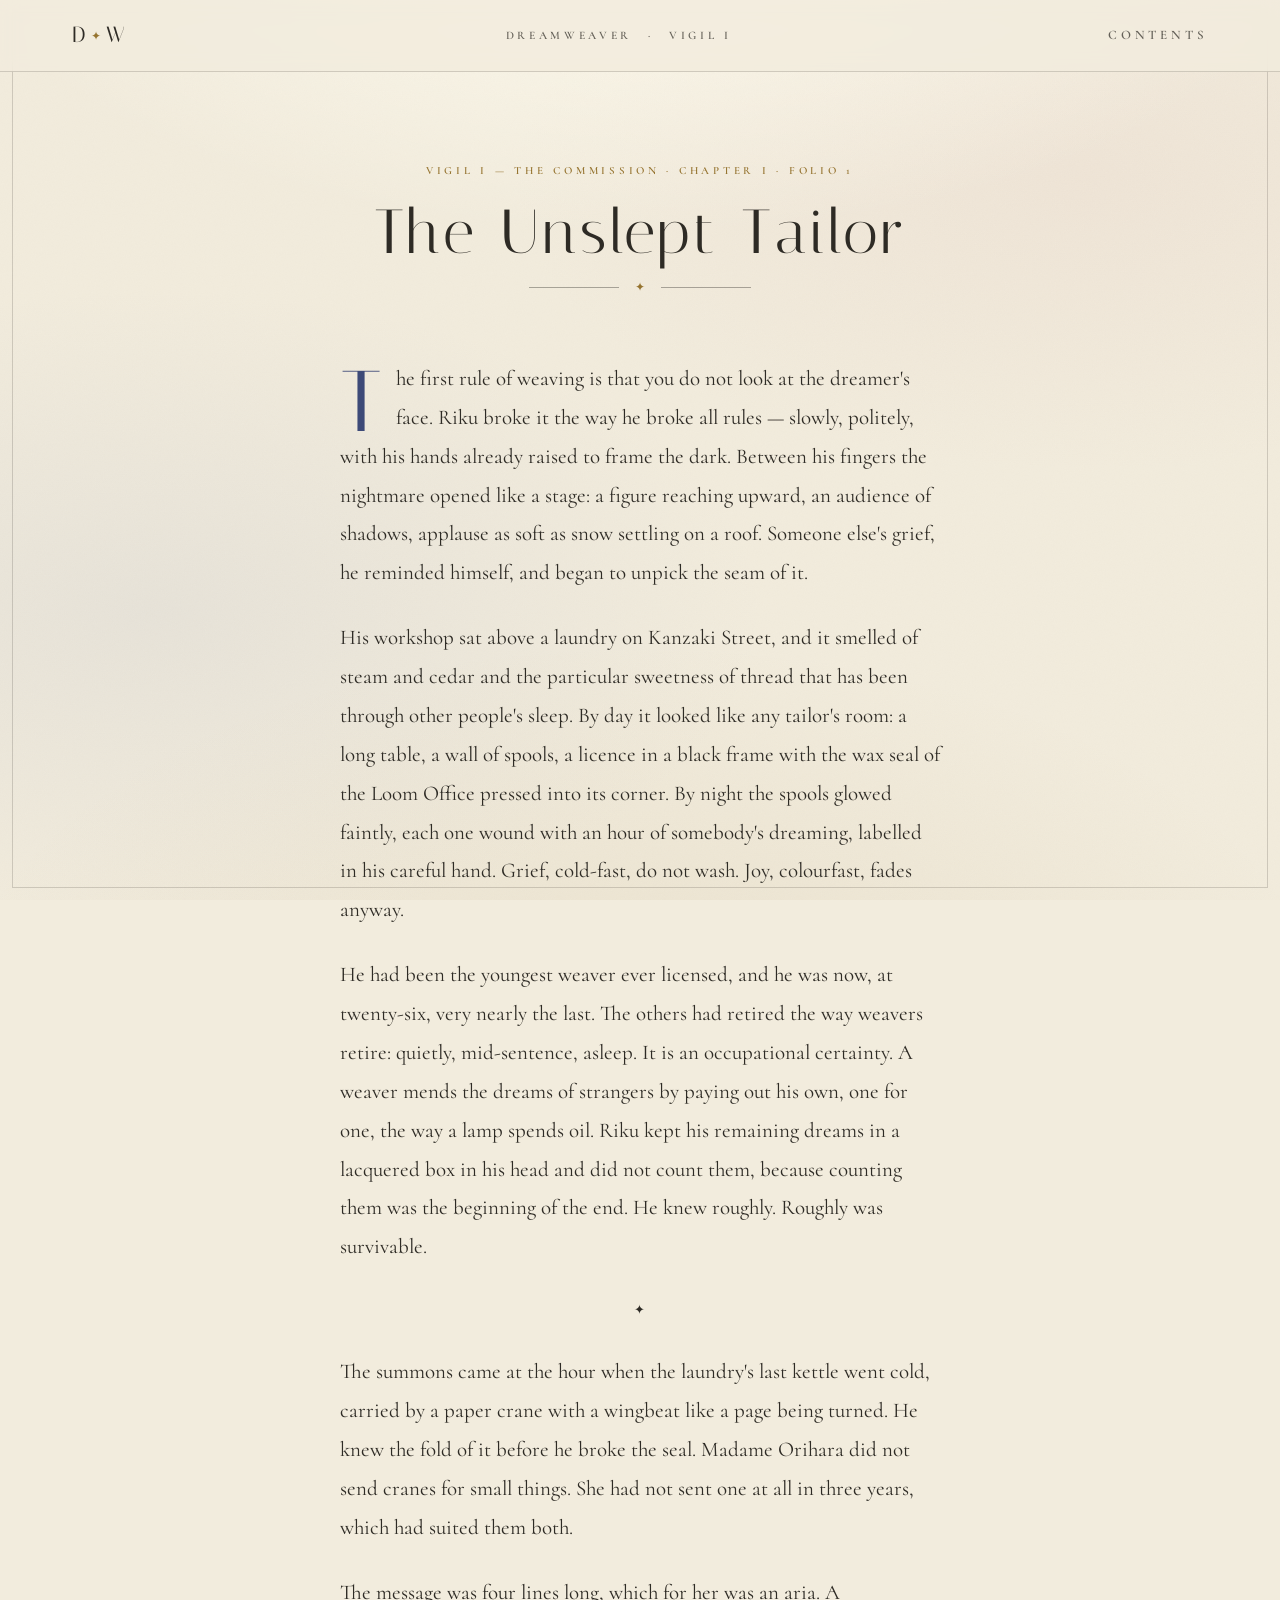
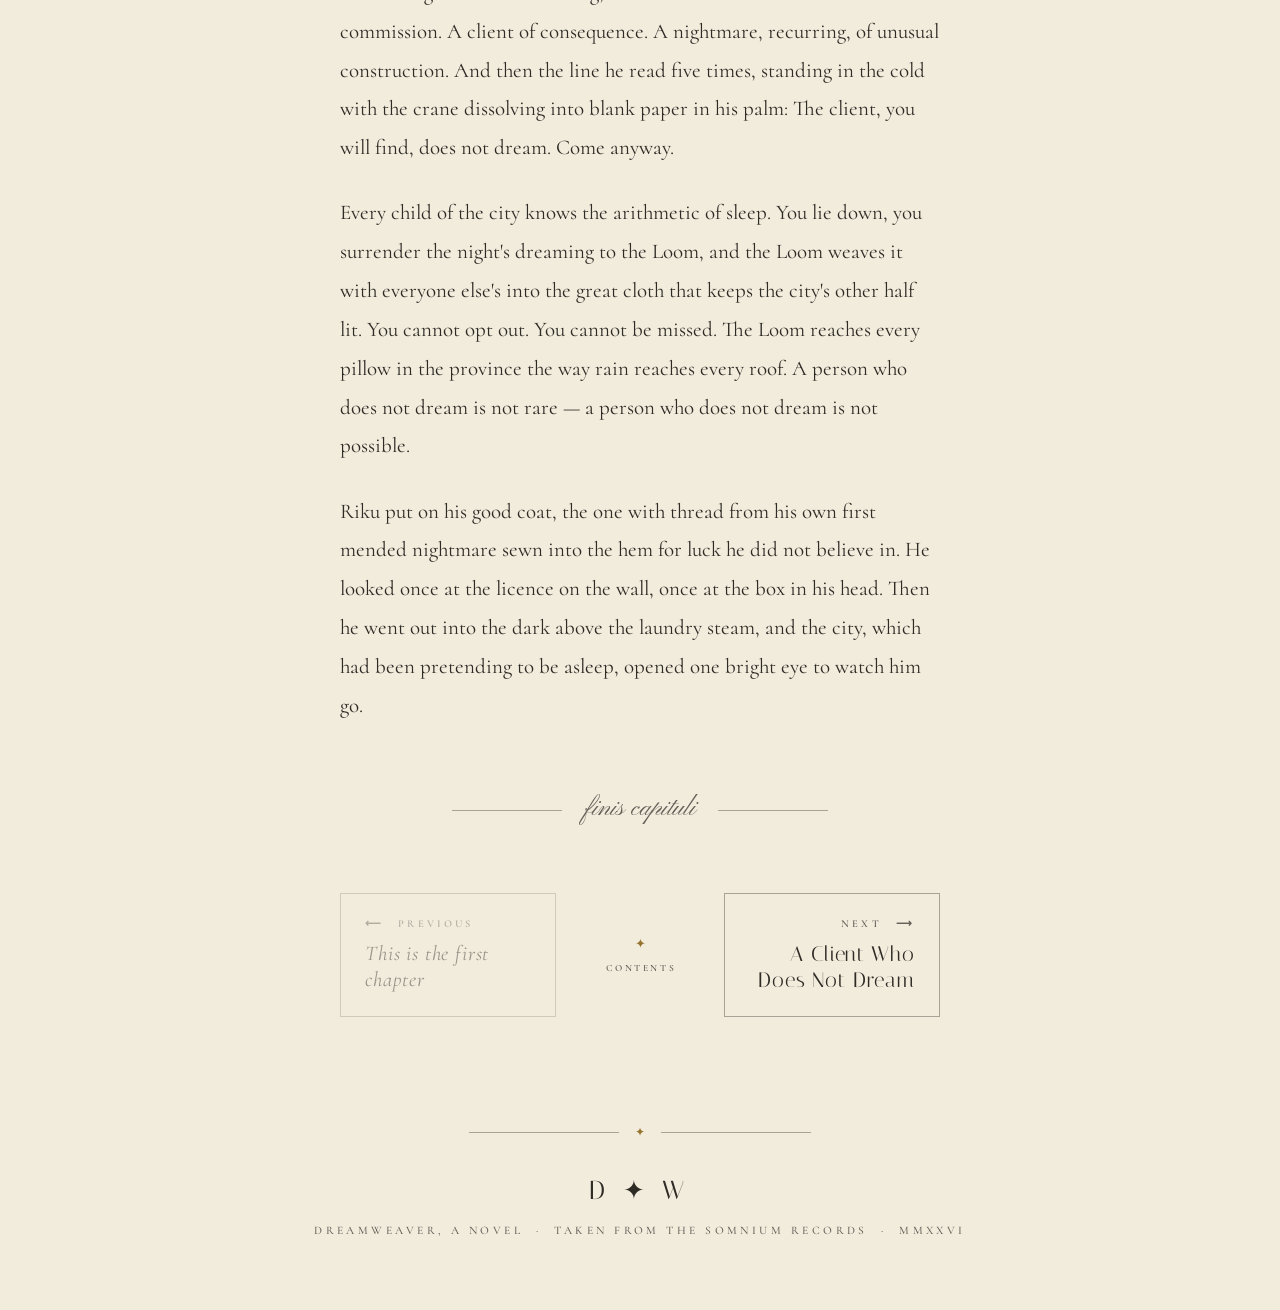
==== read.html @ c39371d1 "Add web-novel chapter reader with gold scrollbar and progress bar Chapters in the novel TOC now link" ====
<!DOCTYPE html>
<html lang="en">
<head>
<meta charset="UTF-8">
<meta name="viewport" content="width=device-width, initial-scale=1.0">
<title>Dreamweaver — Reading</title>
<meta name="description" content="Read Dreamweaver — a novel of the sleeping city.">
<link rel="icon" href="data:image/svg+xml,%3Csvg xmlns='http://www.w3.org/2000/svg' viewBox='0 0 100 100'%3E%3Cpath d='M50 4 C54 34 66 46 96 50 C66 54 54 66 50 96 C46 66 34 54 4 50 C34 46 46 34 50 4 Z' fill='%232e2b25'/%3E%3C/svg%3E">
<link rel="preload" href="assets/fonts/Italiana-400.woff2" as="font" type="font/woff2" crossorigin>
<link rel="preload" href="assets/fonts/Cormorant-var.woff2" as="font" type="font/woff2" crossorigin>
<link rel="stylesheet" href="css/fonts.css">
<link rel="stylesheet" href="css/style.css">
</head>
<body>

<div class="page-frame" aria-hidden="true"></div>
<div class="grain" aria-hidden="true"></div>
<div class="read-progress" aria-hidden="true"><i id="read-progress-bar"></i></div>

<header class="nav reader-top">
  <a class="nav-mark" href="index.html">D<span class="nav-mark-star">✦</span>W</a>
  <span class="reader-crumb">DREAMWEAVER&#8195;·&#8195;<span id="crumb-vigil">VIGIL I</span></span>
  <nav aria-label="Reader">
    <a href="index.html#novel" class="nav-link">Contents</a>
  </nav>
</header>

<main class="reader">
  <header class="chapter-head">
    <p class="chapter-kicker" id="ch-kicker">VIGIL I · CHAPTER I</p>
    <h1 class="chapter-title" id="ch-title">&nbsp;</h1>
    <div class="orn-rule orn-rule-sm" aria-hidden="true"><span></span><b>✦</b><span></span></div>
  </header>

  <article class="chapter-body" id="ch-body"></article>

  <div class="chapter-end" aria-hidden="true">
    <span class="chapter-finis" id="ch-finis">finis capituli</span>
  </div>

  <nav class="chapter-nav" aria-label="Chapter navigation">
    <a class="ch-nav-link ch-nav-prev" id="nav-prev" href="#">
      <span class="ch-nav-label">⟵&#8195;PREVIOUS</span>
      <b class="ch-nav-title"></b>
    </a>
    <a class="ch-nav-contents" href="index.html#novel" aria-label="Table of contents">
      <span aria-hidden="true">✦</span>
      <small>CONTENTS</small>
    </a>
    <a class="ch-nav-link ch-nav-next" id="nav-next" href="#">
      <span class="ch-nav-label">NEXT&#8195;⟶</span>
      <b class="ch-nav-title"></b>
    </a>
  </nav>
</main>

<footer class="footer">
  <div class="orn-rule" aria-hidden="true"><span></span><b>✦</b><span></span></div>
  <p class="footer-mark">D&#8201;✦&#8201;W</p>
  <p class="footer-line">DREAMWEAVER, A NOVEL &nbsp;·&nbsp; TAKEN FROM THE SOMNIUM RECORDS &nbsp;·&nbsp; MMXXVI</p>
</footer>

<script src="js/chapters.js"></script>
<script src="js/reader.js"></script>
</body>
</html>
---- css/fonts.css ----
/* Self-hosted type — Italiana, Cormorant (variable), Pinyon Script */

@font-face {
  font-family: 'Cormorant';
  font-style: normal;
  font-weight: 400 600;
  font-display: swap;
  src: url('../assets/fonts/Cormorant-var.woff2') format('woff2');
}
@font-face {
  font-family: 'Cormorant';
  font-style: italic;
  font-weight: 400 600;
  font-display: swap;
  src: url('../assets/fonts/Cormorant-var-italic.woff2') format('woff2');
}
@font-face {
  font-family: 'Italiana';
  font-style: normal;
  font-weight: 400;
  font-display: swap;
  src: url('../assets/fonts/Italiana-400.woff2') format('woff2');
}
@font-face {
  font-family: 'Pinyon Script';
  font-style: normal;
  font-weight: 400;
  font-display: swap;
  src: url('../assets/fonts/PinyonScript-400.woff2') format('woff2');
}
---- css/style.css ----
/* ═══════════════════════════════════════════════════════════
   DREAMWEAVER — light academia
   parchment · ink hairlines · indigo, blush & antique gold
   type: Italiana (display) · Cormorant (text) · Pinyon Script
   ═══════════════════════════════════════════════════════════ */

:root {
  --parchment: #f2ecdd;
  --parchment-deep: #eae2cc;
  --ink: #2e2b25;
  --ink-soft: rgba(46, 43, 37, 0.72);
  --line: rgba(46, 43, 37, 0.38);
  --line-faint: rgba(46, 43, 37, 0.18);
  --indigo: #3d4a78;
  --indigo-night: #232941;
  --slate: #8792b4;
  --blush: #d3a3a0;
  --gold: #96742f;
  --ivory: #f4efe3;
  --ivory-line: rgba(244, 239, 227, 0.28);

  --display: "Italiana", serif;
  --text: "Cormorant", serif;
  --script: "Pinyon Script", cursive;
}

* { margin: 0; padding: 0; box-sizing: border-box; }

html { scroll-behavior: smooth; }

body {
  font-family: var(--text);
  font-size: 19px;
  line-height: 1.6;
  color: var(--ink);
  background-color: var(--parchment);
  background-image:
    radial-gradient(ellipse 90% 60% at 50% -10%, rgba(255, 252, 240, 0.9), transparent 60%),
    radial-gradient(ellipse 70% 50% at 85% 20%, rgba(211, 163, 160, 0.10), transparent 65%),
    radial-gradient(ellipse 80% 60% at 12% 68%, rgba(135, 146, 180, 0.10), transparent 60%),
    radial-gradient(ellipse 100% 80% at 50% 115%, rgba(150, 116, 47, 0.08), transparent 55%);
  background-attachment: fixed;
  overflow-x: hidden;
}

::selection { background: var(--indigo); color: var(--ivory); }

/* ── paper grain & page frame ─────────────────────────────── */

.grain {
  position: fixed; inset: 0; z-index: 40; pointer-events: none;
  opacity: 0.5; mix-blend-mode: multiply;
  background-image: url("data:image/svg+xml,%3Csvg xmlns='http://www.w3.org/2000/svg' width='240' height='240'%3E%3Cfilter id='n'%3E%3CfeTurbulence type='fractalNoise' baseFrequency='0.9' numOctaves='2' stitchTiles='stitch'/%3E%3CfeColorMatrix values='0 0 0 0 0.42 0 0 0 0 0.39 0 0 0 0 0.33 0 0 0 0.055 0'/%3E%3C/filter%3E%3Crect width='240' height='240' filter='url(%23n)'/%3E%3C/svg%3E");
}

.page-frame {
  position: fixed; inset: 12px; z-index: 45; pointer-events: none;
  border: 1px solid var(--line-faint);
}

/* ── navigation ───────────────────────────────────────────── */

.nav {
  position: fixed; top: 0; left: 0; right: 0; z-index: 50;
  display: flex; align-items: center; justify-content: space-between;
  padding: 18px clamp(24px, 6vw, 72px);
  background: rgba(242, 236, 221, 0.82);
  backdrop-filter: blur(8px);
  -webkit-backdrop-filter: blur(8px);
  border-bottom: 1px solid var(--line-faint);
}

.nav-mark {
  font-family: var(--display);
  font-size: 22px; letter-spacing: 0.22em;
  color: var(--ink); text-decoration: none;
}
.nav-mark-star { color: var(--gold); font-size: 12px; vertical-align: 0.18em; }

.nav nav { display: flex; gap: clamp(18px, 3.5vw, 44px); }

.nav-link {
  position: relative;
  font-family: var(--text); font-weight: 600;
  font-size: 13px; letter-spacing: 0.3em; text-transform: uppercase;
  color: var(--ink-soft); text-decoration: none;
  padding: 4px 0;
  transition: color 0.3s ease;
}
.nav-link::after {
  content: ""; position: absolute; left: 0; bottom: 0;
  width: 100%; height: 1px; background: var(--gold);
  transform: scaleX(0); transform-origin: right;
  transition: transform 0.4s cubic-bezier(0.22, 1, 0.36, 1);
}
.nav-link:hover { color: var(--ink); }
.nav-link:hover::after { transform: scaleX(1); transform-origin: left; }
.nav-link.active { color: var(--ink); }
.nav-link.active::before {
  content: "✦";
  position: absolute; left: -15px; top: 50%; transform: translateY(-50%);
  color: var(--gold); font-size: 9px;
}

/* ── hero ─────────────────────────────────────────────────── */

.hero {
  min-height: 100vh;
  display: flex; flex-direction: column; align-items: center;
  padding: 92px clamp(16px, 4vw, 48px) 40px;
}

.hero-art {
  width: min(760px, 94vw, calc((100vh - 190px) / 1.214));
  height: auto;
  display: block;
  overflow: visible;
}

.svg-title {
  font-family: var(--display);
  font-size: 97px;
  letter-spacing: 0.16em;
  fill: var(--ink);
}
.svg-motto {
  font-family: var(--text); font-weight: 500;
  font-size: 19px; letter-spacing: 0.5em;
  fill: var(--gold);
}

.svg-arch-frame { fill: none; stroke: var(--line); stroke-width: 1.4; }
.svg-arch-edge  { fill: none; stroke: var(--ink); stroke-width: 1.6; }

.svg-orbit { fill: none; stroke: var(--line); stroke-width: 1.1; }

.sparkle { fill: var(--ink); }
.tw-a { animation: twinkle 3.4s ease-in-out 2.2s infinite; }
.tw-b { animation: twinkle 4.1s ease-in-out 2.8s infinite; }
.tw-c { animation: twinkle 2.9s ease-in-out 3.3s infinite; }
.sparkle { transform-box: fill-box; transform-origin: center; }

@keyframes twinkle {
  0%, 100% { opacity: 1; }
  50% { opacity: 0.25; }
}

.svg-burst line { stroke: var(--ink-soft); stroke-width: 1.1; }
.svg-coil ellipse { fill: none; stroke: var(--ink-soft); stroke-width: 1; }

.svg-plaque { fill: none; stroke: var(--line); stroke-width: 1.1; }
.svg-plaque-text {
  font-family: var(--text); font-weight: 600;
  font-size: 15px; letter-spacing: 0.34em;
  fill: var(--ink-soft);
}

.svg-script {
  font-family: var(--script);
  font-size: 92px;
  fill: var(--indigo);
}

.svg-foot {
  font-family: var(--text); font-weight: 500;
  font-size: 14.5px; letter-spacing: 0.3em;
  fill: var(--ink-soft);
}

/* hero staggered reveal */
.hr { opacity: 0; animation: rise 1.1s cubic-bezier(0.22, 1, 0.36, 1) forwards; }
.hr-1 { animation-delay: 0.15s; }
.hr-2 { animation-delay: 0.35s; }
.hr-3 { animation-delay: 0.55s; }
.hr-4 { animation-delay: 0.75s; }
.hr-5 { animation-delay: 1.05s; }
.hr-6 { animation-delay: 1.2s; }
.hr-7 { animation-delay: 1.35s; }
.hr-8 { animation-delay: 1.6s; }

@keyframes rise {
  from { opacity: 0; transform: translateY(18px); }
  to   { opacity: 1; transform: translateY(0); }
}

g.hr { transform-box: view-box; }

.scroll-cue {
  margin-top: 6px;
  display: flex; flex-direction: column; align-items: center; gap: 10px;
  text-decoration: none;
  color: var(--ink-soft);
  font-family: var(--text); font-weight: 600;
  font-size: 11px; letter-spacing: 0.5em; text-indent: 0.5em;
}
.scroll-cue i {
  width: 1px; height: 44px; background: var(--line);
  display: block; position: relative; overflow: hidden;
}
.scroll-cue i::after {
  content: ""; position: absolute; left: 0; top: -50%;
  width: 100%; height: 50%; background: var(--gold);
  animation: cue-drip 2.2s ease-in-out infinite;
}
@keyframes cue-drip {
  0% { top: -50%; } 70%, 100% { top: 110%; }
}

/* ── sections & headers ───────────────────────────────────── */

.section {
  padding: clamp(80px, 12vh, 140px) clamp(24px, 6vw, 72px);
  max-width: 1180px;
  margin: 0 auto;
}

.section-head { text-align: center; margin-bottom: clamp(48px, 7vh, 80px); }

.script-lead {
  display: block;
  font-family: var(--script);
  font-size: clamp(30px, 4vw, 42px);
  color: var(--gold);
  margin-bottom: 2px;
}
.script-lead-night { color: var(--blush); }

.section-head h2 {
  font-family: var(--display);
  font-weight: 400;
  font-size: clamp(44px, 7vw, 76px);
  letter-spacing: 0.14em;
  text-transform: uppercase;
  line-height: 1.05;
}

.orn-rule {
  display: flex; align-items: center; justify-content: center;
  gap: 16px; margin-top: 22px;
}
.orn-rule span { width: min(150px, 26vw); height: 1px; background: var(--line); }
.orn-rule b { color: var(--gold); font-size: 12px; font-weight: 400; }
.orn-rule-night span { background: var(--ivory-line); }
.orn-rule-night b { color: var(--blush); }

.section-note {
  max-width: 560px; margin: 26px auto 0;
  font-style: italic; font-size: 20px;
  color: inherit; opacity: 0.85;
}

/* scroll reveal */
.reveal {
  opacity: 0; transform: translateY(26px);
  transition: opacity 0.9s cubic-bezier(0.22, 1, 0.36, 1),
              transform 0.9s cubic-bezier(0.22, 1, 0.36, 1);
  transition-delay: calc(var(--i, 0) * 0.12s);
}
.reveal.in-view { opacity: 1; transform: translateY(0); }

/* ── dreaming auras ───────────────────────────────────────── */

.aura {
  position: absolute; inset: 0; overflow: hidden; pointer-events: none;
  transition: opacity 1.2s ease;
}
.aura::before, .aura::after {
  content: ""; position: absolute;
  width: 46vmax; height: 46vmax; border-radius: 50%;
  filter: blur(72px);
  will-change: transform;
}
.aura::before {
  left: -12vmax; top: 4vmax;
  background: radial-gradient(circle, rgba(135, 146, 180, 0.22), transparent 68%);
  animation: drift-a 34s ease-in-out infinite alternate;
}
.aura::after {
  right: -14vmax; bottom: -8vmax;
  background: radial-gradient(circle, rgba(211, 163, 160, 0.20), transparent 68%);
  animation: drift-b 41s ease-in-out infinite alternate;
}
@keyframes drift-a {
  from { transform: translate(0, 0) scale(1); }
  to   { transform: translate(9vmax, 7vmax) scale(1.18); }
}
@keyframes drift-b {
  from { transform: translate(0, 0) scale(1.12); }
  to   { transform: translate(-8vmax, -6vmax) scale(0.95); }
}

.hero { position: relative; }
.hero > svg, .hero > .scroll-cue { position: relative; }

/* ── characters — splash stage ────────────────────────────── */

.stage {
  position: relative;
  min-height: 100svh;
  overflow: hidden;
  display: flex; flex-direction: column;
}

.stage-head {
  position: relative; z-index: 5;
  text-align: center;
  padding-top: clamp(96px, 13vh, 136px);
  pointer-events: none;
}
.stage-head h2 {
  font-family: var(--display); font-weight: 400;
  font-size: clamp(26px, 3.2vw, 38px);
  letter-spacing: 0.32em; text-transform: uppercase;
  color: var(--ink);
}
.stage-head .script-lead { font-size: clamp(26px, 3vw, 34px); }
.orn-rule-sm { margin-top: 12px; }
.orn-rule-sm span { width: min(90px, 18vw); }

.stage-side {
  position: absolute; z-index: 5;
  right: clamp(18px, 3vw, 46px); top: 50%;
  transform: translateY(-50%);
  writing-mode: vertical-rl;
  font-weight: 600; font-size: 10.5px; letter-spacing: 0.42em;
  color: var(--ink-soft); opacity: 0.55;
  pointer-events: none;
}

.stage-view { position: relative; flex: 1; min-height: 0; }

.ch-slide {
  position: absolute; inset: 0;
  display: grid;
  grid-template-columns: minmax(300px, 5fr) minmax(320px, 6fr);
  align-items: center;
  padding: 0 clamp(40px, 8vw, 130px) 104px clamp(24px, 8vw, 120px);
  gap: 0;
  opacity: 0; visibility: hidden;
  transition: opacity 1s ease, visibility 0s linear 1s;
}
.ch-slide.is-active {
  opacity: 1; visibility: visible;
  transition: opacity 1s ease 0.15s, visibility 0s;
}

/* ── art column ── */
.ch-art {
  position: relative;
  height: min(66vh, 740px);
  display: flex; align-items: flex-end; justify-content: center;
}
/* drift lives on the artwork itself: a transform (or z-index) on .ch-art
   would create a stacking context and isolate the multiply blend below */
.ch-art img, .ch-art .ch-veil {
  transform: translateY(26px);
  transition: transform 1.3s cubic-bezier(0.22, 1, 0.36, 1);
}
.ch-slide.is-active .ch-art img,
.ch-slide.is-active .ch-art .ch-veil { transform: none; }

.ch-art img {
  position: relative; z-index: 1;
  max-height: 96%; max-width: 100%;
  object-fit: contain;
}
.art-blend {
  mix-blend-mode: multiply;
  -webkit-mask-image: radial-gradient(ellipse 88% 92% at 50% 50%, #000 62%, transparent 99%);
  mask-image: radial-gradient(ellipse 88% 92% at 50% 50%, #000 62%, transparent 99%);
}
.art-cut { filter: drop-shadow(0 30px 34px rgba(46, 43, 37, 0.22)); }

.ch-bigword {
  position: absolute; z-index: 0;
  top: 1%; left: 50%;
  transform: translateX(-46%);
  font-family: var(--display);
  font-size: clamp(84px, 14vw, 200px);
  letter-spacing: 0.08em;
  text-transform: uppercase;
  white-space: nowrap;
  color: var(--ink);
  opacity: 0.055;
  user-select: none;
}

.ch-arc {
  position: absolute; z-index: 0;
  left: 50%; bottom: 5%;
  width: 132%; height: 32%;
  transform: translateX(-50%) rotate(-7deg);
  border: 1px solid var(--line-faint);
  border-radius: 50%;
}

.ch-floor {
  position: absolute; z-index: 0;
  left: 50%; bottom: 2.5%;
  transform: translateX(-50%);
  width: 60%; height: 26px;
  background: radial-gradient(ellipse, rgba(46, 43, 37, 0.2), transparent 70%);
  filter: blur(7px);
}

.ch-plaque {
  position: absolute; z-index: 2;
  bottom: -10px; left: 50%; transform: translateX(-50%);
  font-family: var(--display);
  font-size: 13px; letter-spacing: 0.26em; text-indent: 0.26em;
  color: var(--ink-soft);
  border: 1px solid var(--line);
  background: rgba(242, 236, 221, 0.8);
  padding: 7px 18px 6px;
}

.ch-spark {
  position: absolute; z-index: 2;
  font-weight: 400; color: var(--gold);
  animation: twinkle 3.8s ease-in-out infinite;
}
.ch-spark.s1 { top: 20%; left: 4%; font-size: 15px; }
.ch-spark.s2 { bottom: 24%; right: 2%; font-size: 11px; animation-delay: 1.6s; }

/* veiled portraits (art forthcoming) */
.ch-veil {
  position: relative; z-index: 1;
  height: 90%; aspect-ratio: 5 / 8;
  max-width: 100%;
  display: flex; align-items: center; justify-content: center;
}
.ch-veil::before {
  content: ""; position: absolute; inset: 6% 2%;
  border-radius: 48% 52% 55% 45% / 62% 58% 42% 38%;
  filter: blur(34px);
  opacity: 0.85;
  animation: veil-morph 14s ease-in-out infinite alternate;
}
@keyframes veil-morph {
  from { border-radius: 48% 52% 55% 45% / 62% 58% 42% 38%; transform: rotate(-2deg) scale(1); }
  to   { border-radius: 55% 45% 42% 58% / 48% 55% 45% 52%; transform: rotate(2.5deg) scale(1.05); }
}
.ch-veil::after {
  content: ""; position: absolute; inset: 2% 8%;
  border: 1px solid var(--line-faint);
  border-radius: 50%;
  transform: rotate(-7deg);
}

.veil-indigo::before {
  background:
    radial-gradient(ellipse 70% 50% at 35% 25%, rgba(255, 252, 242, 0.9), transparent 65%),
    radial-gradient(ellipse 80% 60% at 70% 75%, rgba(61, 74, 120, 0.5), transparent 70%),
    radial-gradient(ellipse 55% 45% at 25% 80%, rgba(211, 163, 160, 0.5), transparent 65%);
}
.veil-gold::before {
  background:
    radial-gradient(ellipse 75% 55% at 60% 20%, rgba(255, 250, 235, 0.95), transparent 65%),
    radial-gradient(ellipse 70% 60% at 30% 80%, rgba(150, 116, 47, 0.38), transparent 70%),
    radial-gradient(ellipse 50% 40% at 78% 68%, rgba(211, 163, 160, 0.42), transparent 65%);
}
.veil-slate::before {
  background:
    radial-gradient(ellipse 70% 50% at 65% 22%, rgba(255, 252, 242, 0.9), transparent 65%),
    radial-gradient(ellipse 80% 65% at 32% 78%, rgba(135, 146, 180, 0.55), transparent 70%),
    radial-gradient(ellipse 45% 38% at 75% 70%, rgba(150, 116, 47, 0.3), transparent 65%);
}
.veil-blush::before {
  background:
    radial-gradient(ellipse 72% 52% at 40% 22%, rgba(255, 250, 240, 0.92), transparent 65%),
    radial-gradient(ellipse 75% 60% at 68% 76%, rgba(211, 163, 160, 0.58), transparent 70%),
    radial-gradient(ellipse 50% 42% at 22% 72%, rgba(135, 146, 180, 0.42), transparent 65%);
}
.veil-loom::before {
  background:
    radial-gradient(ellipse 70% 50% at 55% 20%, rgba(255, 251, 238, 0.92), transparent 65%),
    radial-gradient(ellipse 78% 62% at 30% 78%, rgba(150, 116, 47, 0.42), transparent 70%),
    radial-gradient(ellipse 55% 45% at 75% 74%, rgba(61, 74, 120, 0.4), transparent 65%);
}
.veil-night::before {
  background:
    radial-gradient(ellipse 65% 45% at 50% 16%, rgba(135, 146, 180, 0.55), transparent 62%),
    radial-gradient(ellipse 80% 65% at 50% 84%, rgba(35, 41, 65, 0.8), transparent 74%),
    radial-gradient(ellipse 50% 40% at 28% 60%, rgba(61, 74, 120, 0.5), transparent 65%);
}

.ch-initial {
  position: relative; z-index: 1;
  font-family: var(--display);
  font-size: clamp(110px, 17vh, 190px);
  color: var(--ink);
  opacity: 0.4;
}
.veil-night .ch-initial { color: var(--ivory); opacity: 0.75; }

.ch-unveiled {
  position: absolute; z-index: 2;
  bottom: 7%; left: 50%; transform: translateX(-50%);
  font-family: var(--script);
  font-size: 25px;
  color: var(--ink-soft);
  white-space: nowrap;
}

/* ── text column ── */
.ch-text {
  position: relative; z-index: 3;
  max-width: 470px;
  margin-right: clamp(-120px, -6vw, 0px); /* lets the name overlap the art */
}
.ch-slide.is-active .ch-text > * { animation: rise 0.9s cubic-bezier(0.22, 1, 0.36, 1) both; }
.ch-slide.is-active .ch-text > *:nth-child(1) { animation-delay: 0.3s; }
.ch-slide.is-active .ch-text > *:nth-child(2) { animation-delay: 0.4s; }
.ch-slide.is-active .ch-text > *:nth-child(3) { animation-delay: 0.5s; }
.ch-slide.is-active .ch-text > *:nth-child(4) { animation-delay: 0.6s; }
.ch-slide.is-active .ch-text > *:nth-child(5) { animation-delay: 0.7s; }

.ch-kicker {
  display: flex; align-items: center; gap: 12px;
  font-weight: 600; font-size: 10.5px; letter-spacing: 0.34em;
  color: var(--ink-soft);
  margin-bottom: 18px;
}
.ch-kicker::before {
  content: ""; width: 36px; height: 1px; background: var(--gold);
  flex: none;
}

.ch-epithet {
  font-family: var(--script);
  font-size: clamp(30px, 3.4vw, 44px);
  color: var(--gold);
  line-height: 1;
}
.ch-name {
  font-family: var(--display); font-weight: 400;
  font-size: clamp(44px, 5.8vw, 82px);
  letter-spacing: 0.05em;
  line-height: 1.02;
  color: var(--ink);
  margin: 6px 0 12px;
}
.ch-role {
  font-weight: 600; font-size: 12px; letter-spacing: 0.32em;
  color: var(--indigo);
  padding-bottom: 16px; margin-bottom: 16px;
  position: relative;
}
.ch-role::after {
  content: ""; position: absolute; left: 0; bottom: 0;
  width: 58px; height: 1px; background: var(--gold);
}
.ch-bio {
  font-style: italic;
  font-size: clamp(17px, 1.4vw, 19.5px);
  line-height: 1.65;
  color: var(--ink-soft);
  max-width: 40ch;
}

/* ── rail ── */
.stage-rail {
  position: absolute; z-index: 4;
  left: clamp(20px, 3.5vw, 56px); top: 50%;
  transform: translateY(-50%);
  display: none;
  flex-direction: column; gap: 13px;
}
.rail-item {
  display: flex; align-items: baseline; gap: 12px;
  background: none; border: none; cursor: pointer;
  padding: 2px 0;
  font-family: var(--text); font-weight: 600;
  font-size: 12px; letter-spacing: 0.24em; text-transform: uppercase;
  color: var(--ink-soft);
  opacity: 0.5;
  transition: opacity 0.4s ease, transform 0.4s ease;
}
.rail-item i {
  font-family: var(--display); font-style: normal;
  font-size: 13px; letter-spacing: 0.1em;
  width: 26px; text-align: right;
  color: inherit;
}
.rail-item:hover { opacity: 0.9; }
.rail-item.is-active { opacity: 1; color: var(--ink); transform: translateX(6px); }
.rail-item.is-active i { color: var(--gold); }

@media (min-width: 1280px) {
  .stage-rail { display: flex; }
  .ch-slide { padding-left: clamp(330px, 25vw, 400px); }
}

/* ── controls ── */
.stage-controls {
  position: absolute; z-index: 4;
  bottom: clamp(22px, 4.5vh, 44px); left: 50%;
  transform: translateX(-50%);
  display: flex; align-items: center; gap: clamp(24px, 4vw, 48px);
}
.stage-arrow {
  background: none; border: none; cursor: pointer;
  padding: 10px 0; width: clamp(54px, 6vw, 72px);
  color: var(--ink-soft);
  transition: color 0.4s ease, transform 0.4s ease;
}
.stage-arrow svg { display: block; width: 100%; }
.stage-arrow path { stroke: currentColor; stroke-width: 1.2; fill: none; }
.stage-arrow:hover { color: var(--gold); }
.stage-arrow.prev:hover { transform: translateX(-5px); }
.stage-arrow.next:hover { transform: translateX(5px); }

.stage-counter {
  font-family: var(--display);
  font-size: 17px; letter-spacing: 0.22em;
  color: var(--ink-soft);
  min-width: 84px; text-align: center;
}
.stage-counter b { font-weight: 400; color: var(--ink); }

/* ── stage, small screens ── */
@media (max-width: 900px) {
  .stage-side { display: none; }
  .stage-view { min-height: 780px; }
  .ch-slide {
    grid-template-columns: 1fr;
    grid-template-rows: minmax(0, 1.1fr) auto;
    padding: 0 clamp(20px, 6vw, 40px) 116px;
    align-items: end;
  }
  .ch-art { order: 1; height: 100%; min-height: 0; }
  .ch-text {
    order: 2; max-width: 470px; margin: 14px auto 0; text-align: center;
  }
  .ch-kicker { justify-content: center; }
  .ch-kicker::before { display: none; }
  .ch-role::after { left: 50%; transform: translateX(-50%); }
  .ch-bigword { font-size: clamp(64px, 16vw, 120px); }
  .ch-veil { aspect-ratio: 4 / 5.2; height: 96%; }
  .ch-plaque { display: none; }
}

/* ── world (night panel) ──────────────────────────────────── */

.section-night {
  max-width: none;
  margin: clamp(60px, 9vh, 110px) clamp(16px, 3vw, 40px);
  border: 1px solid var(--line);
  outline: 1px solid var(--line-faint);
  outline-offset: 8px;
  background-color: var(--indigo-night);
  background-image:
    radial-gradient(circle at 18% 22%, rgba(244, 239, 227, 0.5) 1px, transparent 1.6px),
    radial-gradient(circle at 76% 14%, rgba(244, 239, 227, 0.42) 1px, transparent 1.6px),
    radial-gradient(circle at 88% 58%, rgba(211, 163, 160, 0.45) 1px, transparent 1.7px),
    radial-gradient(circle at 32% 74%, rgba(244, 239, 227, 0.35) 1px, transparent 1.5px),
    radial-gradient(circle at 60% 40%, rgba(135, 146, 180, 0.5) 1px, transparent 1.8px),
    radial-gradient(circle at 8% 55%, rgba(244, 239, 227, 0.3) 1px, transparent 1.4px),
    radial-gradient(ellipse 90% 70% at 50% 0%, rgba(61, 74, 120, 0.55), transparent 70%);
  background-size: 340px 340px, 420px 420px, 380px 380px, 460px 460px, 300px 300px, 520px 520px, 100% 100%;
  color: var(--ivory);
}

.section-night .section-head h2 { color: var(--ivory); }
.section-night .section-note { color: rgba(244, 239, 227, 0.8); }

.world-stage {
  max-width: 720px;
  margin: 0 auto clamp(40px, 6vh, 64px);
}
.world-stage img {
  display: block; width: 100%;
  aspect-ratio: 16 / 9.5;
  object-fit: cover;
  object-position: 50% 62%;
  border: 1px solid var(--ivory-line);
  outline: 1px solid rgba(244, 239, 227, 0.14);
  outline-offset: 7px;
  filter: saturate(0.92);
}
.world-stage figcaption {
  margin-top: 20px;
  text-align: center;
  font-weight: 500; font-size: 12.5px; letter-spacing: 0.28em;
  color: rgba(244, 239, 227, 0.66);
}

.folio {
  font-family: var(--display);
  font-size: 13px; letter-spacing: 0.2em;
  color: var(--blush);
}
.world-stage .folio { margin-right: 14px; }

.world-grid {
  display: grid;
  grid-template-columns: repeat(auto-fit, minmax(250px, 1fr));
  gap: 1px;
  background: var(--ivory-line);
  border: 1px solid var(--ivory-line);
  max-width: 1100px;
  margin: 0 auto;
}
.world-plate {
  background: rgba(35, 41, 65, 0.92);
  padding: clamp(28px, 3.5vw, 44px);
  transition: background 0.5s ease;
}
.world-plate:hover { background: rgba(48, 56, 88, 0.92); }
.world-plate h3 {
  font-family: var(--display);
  font-weight: 400;
  font-size: 30px; letter-spacing: 0.1em;
  margin: 10px 0 12px;
}
.world-plate p {
  font-size: 17px; line-height: 1.6;
  color: rgba(244, 239, 227, 0.78);
}

.world-quote {
  max-width: 620px;
  margin: clamp(44px, 6vh, 64px) auto 0;
  text-align: center;
  font-style: italic;
  font-size: clamp(21px, 2.6vw, 26px);
  line-height: 1.5;
  color: var(--ivory);
}
.world-quote-src {
  display: block; margin-top: 16px;
  font-style: normal; font-weight: 500;
  font-size: 12px; letter-spacing: 0.32em;
  color: var(--blush);
}

/* ── novel ────────────────────────────────────────────────── */

.novel-grid {
  display: grid;
  grid-template-columns: minmax(300px, 5fr) minmax(300px, 6fr);
  gap: clamp(36px, 5vw, 72px);
  align-items: start;
}
@media (max-width: 820px) {
  .novel-grid { grid-template-columns: 1fr; }
}

.manuscript {
  background: var(--parchment-deep);
  border: 1px solid var(--ink);
  padding: 10px;
  box-shadow: 0 26px 50px -34px rgba(46, 43, 37, 0.5);
  transform: rotate(-0.6deg);
}
.manuscript-inner {
  border: 1px solid var(--line);
  padding: clamp(28px, 4vw, 44px);
}
.manuscript-head {
  text-align: center;
  font-weight: 600; font-size: 12px; letter-spacing: 0.34em;
  color: var(--indigo);
  margin-bottom: 24px;
  padding-bottom: 18px;
  border-bottom: 1px solid var(--line-faint);
}
.manuscript-body {
  font-size: 19.5px; line-height: 1.72;
  text-align: justify;
  hyphens: auto;
}
.dropcap {
  font-family: var(--display);
  float: left;
  font-size: 74px; line-height: 0.78;
  padding: 8px 12px 0 0;
  color: var(--indigo);
}
.manuscript-folio {
  margin-top: 26px;
  text-align: center;
  font-style: italic; font-size: 16px;
  color: var(--ink-soft);
}

.novel-subhead {
  font-family: var(--display);
  font-weight: 400;
  font-size: 26px; letter-spacing: 0.16em; text-transform: uppercase;
  margin-bottom: 14px;
}
.novel-subhead::after {
  content: ""; display: block;
  width: 54px; height: 1px; background: var(--gold);
  margin-top: 10px;
}

.novel-synopsis p {
  font-size: 19px; line-height: 1.65; color: var(--ink-soft);
}

.novel-toc { margin-top: clamp(32px, 4vh, 48px); }

.toc { list-style: none; }
.toc-vigil {
  font-weight: 600; font-size: 12px; letter-spacing: 0.3em;
  color: var(--indigo);
  margin: 22px 0 10px;
}
.toc-vigil:first-child { margin-top: 0; }
.toc-row {
  display: flex; align-items: baseline; gap: 12px;
  padding: 5px 0;
  font-size: 18.5px;
}
.toc-row span { font-style: italic; }
.toc-row i { flex: 1; border-bottom: 1px dotted var(--line); transform: translateY(-4px); }
.toc-row b {
  font-family: var(--display); font-weight: 400; font-size: 16px;
  color: var(--ink-soft);
}
.toc-muted { opacity: 0.5; }

.novel-status {
  margin-top: clamp(30px, 4vh, 44px);
  font-weight: 600; font-size: 12px; letter-spacing: 0.3em;
  color: var(--gold);
}

/* ── footer ───────────────────────────────────────────────── */

.footer {
  text-align: center;
  padding: 30px clamp(24px, 6vw, 72px) 70px;
}
.footer-mark {
  font-family: var(--display);
  font-size: 26px; letter-spacing: 0.24em;
  margin: 28px 0 10px;
}
.footer-line {
  font-weight: 500; font-size: 11.5px; letter-spacing: 0.3em;
  color: var(--ink-soft);
}

/* ── small screens ────────────────────────────────────────── */

@media (max-width: 640px) {
  body { font-size: 17.5px; }
  .page-frame { inset: 8px; }
  .nav { padding: 14px 18px; }
  .nav nav { gap: 14px; }
  .nav-link { font-size: 11px; letter-spacing: 0.2em; }
  .hero { padding-top: 76px; }
  .section-night { margin-left: 10px; margin-right: 10px; outline-offset: 5px; }
}

/* ── reduced motion ───────────────────────────────────────── */

@media (prefers-reduced-motion: reduce) {
  html { scroll-behavior: auto; }
  .hr { animation-duration: 0.01s; animation-delay: 0s; }
  .tw-a, .tw-b, .tw-c, .scroll-cue i::after,
  .aura::before, .aura::after, .ch-veil::before, .ch-spark { animation: none; }
  .reveal { opacity: 1; transform: none; transition: none; }
  .ch-slide, .ch-art, .ch-slide.is-active .ch-text > * {
    transition-duration: 0.01s; animation-duration: 0.01s; animation-delay: 0s;
  }
}

/* ── gold scrollbar (site-wide) ───────────────────────────── */

html {
  scrollbar-width: thin;
  scrollbar-color: var(--gold) #e7dfc9;
}
::-webkit-scrollbar { width: 12px; height: 12px; }
::-webkit-scrollbar-track {
  background: #e7dfc9;
  border-left: 1px solid var(--line-faint);
}
::-webkit-scrollbar-thumb {
  background: linear-gradient(180deg, #b28c3e, var(--gold) 40%, #7a5d24);
  border-radius: 8px;
  border: 3px solid #e7dfc9;
}
::-webkit-scrollbar-thumb:hover {
  background: linear-gradient(180deg, #c39a45, #a5813a 40%, #8a6a2b);
}

/* ── novel TOC links & begin CTA ──────────────────────────── */

.toc-link {
  display: flex; align-items: baseline; gap: 12px;
  width: 100%;
  color: inherit; text-decoration: none;
}
.toc-link span { font-style: italic; position: relative; transition: color 0.35s ease; }
.toc-link span::after {
  content: ""; position: absolute; left: 0; bottom: -2px;
  width: 100%; height: 1px; background: var(--gold);
  transform: scaleX(0); transform-origin: right;
  transition: transform 0.4s cubic-bezier(0.22, 1, 0.36, 1);
}
.toc-link i { flex: 1; border-bottom: 1px dotted var(--line); transform: translateY(-4px); }
.toc-link b {
  font-family: var(--display); font-weight: 400; font-size: 16px;
  color: var(--ink-soft);
  transition: color 0.35s ease;
}
.toc-link:hover span { color: var(--indigo); }
.toc-link:hover span::after { transform: scaleX(1); transform-origin: left; }
.toc-link:hover b { color: var(--gold); }

.begin-cta {
  display: inline-flex; align-items: center; gap: 14px;
  margin-top: clamp(28px, 4vh, 40px);
  padding: 15px 30px;
  border: 1px solid var(--ink);
  outline: 1px solid var(--line-faint);
  outline-offset: 4px;
  color: var(--ink); text-decoration: none;
  font-weight: 600; font-size: 12px; letter-spacing: 0.32em; text-indent: 0.1em;
  transition: outline-color 0.4s ease, background 0.4s ease, transform 0.4s ease;
}
.begin-cta b { color: var(--gold); font-weight: 400; font-size: 10px; transition: transform 0.4s ease; }
.begin-cta:hover {
  background: var(--parchment-deep);
  outline-color: var(--gold);
  transform: translateY(-2px);
}
.begin-cta:hover b { transform: translateX(5px); }

/* ── reader page ──────────────────────────────────────────── */

.read-progress {
  position: fixed; top: 0; left: 0; right: 0; height: 3px;
  z-index: 60;
  background: transparent;
  pointer-events: none;
}
.read-progress i {
  display: block; height: 100%;
  background: linear-gradient(90deg, #b28c3e, var(--gold));
  transform: scaleX(0); transform-origin: left;
}

.reader-crumb {
  font-family: var(--text); font-weight: 600;
  font-size: 11.5px; letter-spacing: 0.32em;
  color: var(--ink-soft);
}

.reader {
  max-width: 680px;
  margin: 0 auto;
  padding: clamp(130px, 18vh, 190px) clamp(22px, 5vw, 40px) clamp(40px, 6vh, 70px);
}

.chapter-head { text-align: center; margin-bottom: clamp(44px, 7vh, 72px); }
.chapter-kicker {
  font-weight: 600; font-size: 11px; letter-spacing: 0.34em;
  color: var(--gold);
  margin-bottom: 18px;
}
.chapter-title {
  font-family: var(--display); font-weight: 400;
  font-size: clamp(40px, 6.5vw, 62px);
  letter-spacing: 0.06em;
  line-height: 1.1;
  color: var(--ink);
}

.chapter-body p {
  font-size: 21px;
  line-height: 1.85;
  color: var(--ink);
  margin-bottom: 1.25em;
}
.chapter-body > p:first-child::first-letter {
  font-family: var(--display);
  float: left;
  font-size: 86px; line-height: 0.76;
  padding: 10px 14px 0 0;
  color: var(--indigo);
}
.chapter-break {
  text-align: center;
  color: var(--gold);
  font-size: 13px !important;
  letter-spacing: 1.2em; text-indent: 1.2em;
  margin: 2.4em 0 !important;
  user-select: none;
}

.chapter-end { text-align: center; margin: clamp(48px, 7vh, 72px) 0; }
.chapter-end::before, .chapter-end::after {
  content: ""; display: inline-block; vertical-align: middle;
  width: min(110px, 20vw); height: 1px; background: var(--line);
  margin: 0 18px;
}
.chapter-finis {
  font-family: var(--script);
  font-size: 26px;
  color: var(--ink-soft);
}

.chapter-nav {
  display: grid;
  grid-template-columns: 1fr auto 1fr;
  gap: clamp(14px, 3vw, 26px);
  align-items: stretch;
}
.ch-nav-link {
  display: flex; flex-direction: column; justify-content: center; gap: 8px;
  padding: 22px 24px;
  border: 1px solid var(--line);
  outline: 1px solid transparent;
  outline-offset: 4px;
  text-decoration: none;
  color: var(--ink);
  transition: outline-color 0.4s ease, border-color 0.4s ease,
              background 0.4s ease, transform 0.4s ease;
}
.ch-nav-next { text-align: right; }
.ch-nav-label {
  font-weight: 600; font-size: 10.5px; letter-spacing: 0.3em;
  color: var(--ink-soft);
}
.ch-nav-title {
  font-family: var(--display); font-weight: 400;
  font-size: clamp(17px, 2vw, 21px);
  letter-spacing: 0.04em;
  line-height: 1.25;
}
.ch-nav-link:hover {
  border-color: var(--ink);
  outline-color: var(--gold);
  background: var(--parchment-deep);
  transform: translateY(-3px);
}
.ch-nav-link.is-disabled {
  opacity: 0.45; pointer-events: none;
}
.ch-nav-link.is-disabled .ch-nav-title { font-style: italic; font-family: var(--text); }

.ch-nav-contents {
  display: flex; flex-direction: column; align-items: center; justify-content: center;
  gap: 6px;
  padding: 0 clamp(10px, 2vw, 22px);
  text-decoration: none;
  color: var(--ink-soft);
  transition: color 0.4s ease;
}
.ch-nav-contents span { color: var(--gold); font-size: 13px; transition: transform 0.5s ease; }
.ch-nav-contents small {
  font-weight: 600; font-size: 9.5px; letter-spacing: 0.28em; text-indent: 0.28em;
}
.ch-nav-contents:hover { color: var(--ink); }
.ch-nav-contents:hover span { transform: rotate(90deg); }

@media (max-width: 640px) {
  .reader-crumb { display: none; }
  .chapter-body p { font-size: 19px; line-height: 1.8; }
  .chapter-end::before, .chapter-end::after { width: 44px; margin: 0 12px; }
  .chapter-nav { grid-template-columns: 1fr; }
  .ch-nav-contents { order: 3; padding: 14px 0 0; flex-direction: row; gap: 10px; }
  .ch-nav-next { order: 1; text-align: left; }
  .ch-nav-prev { order: 2; }
}
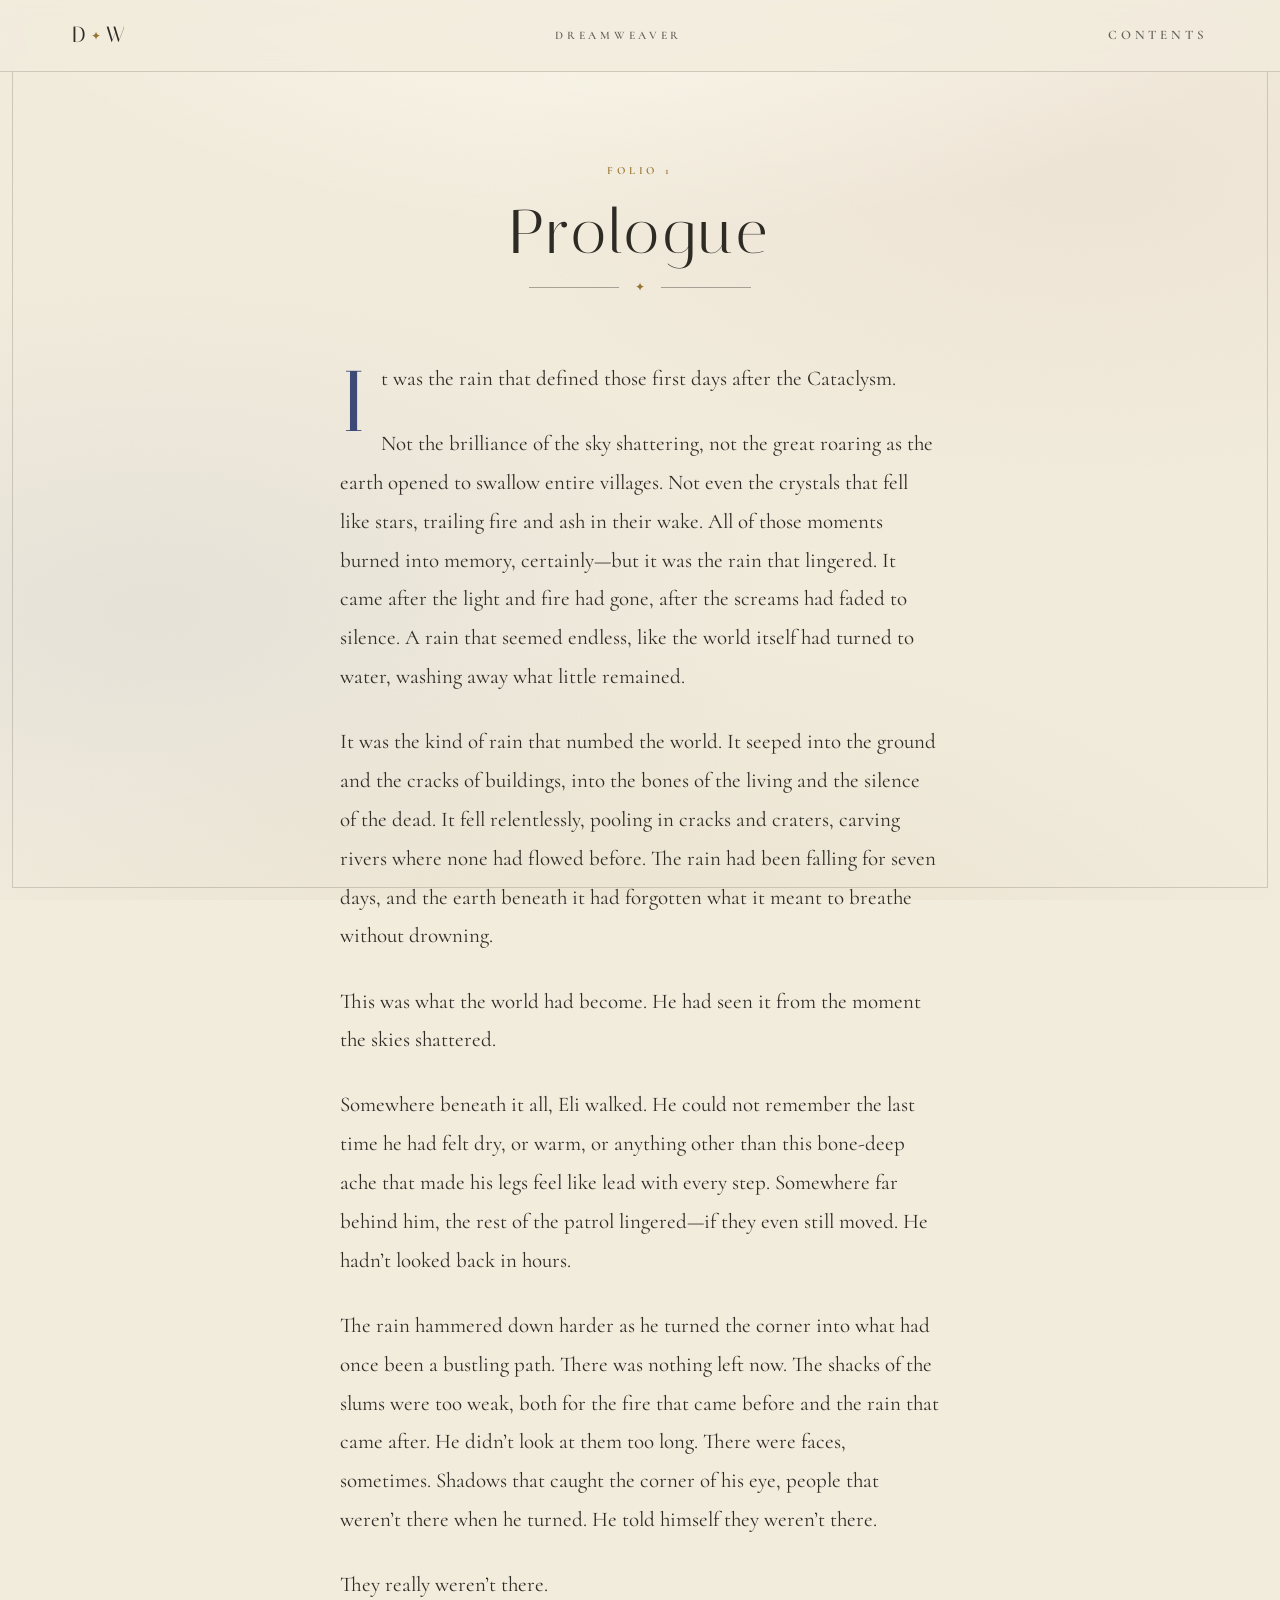
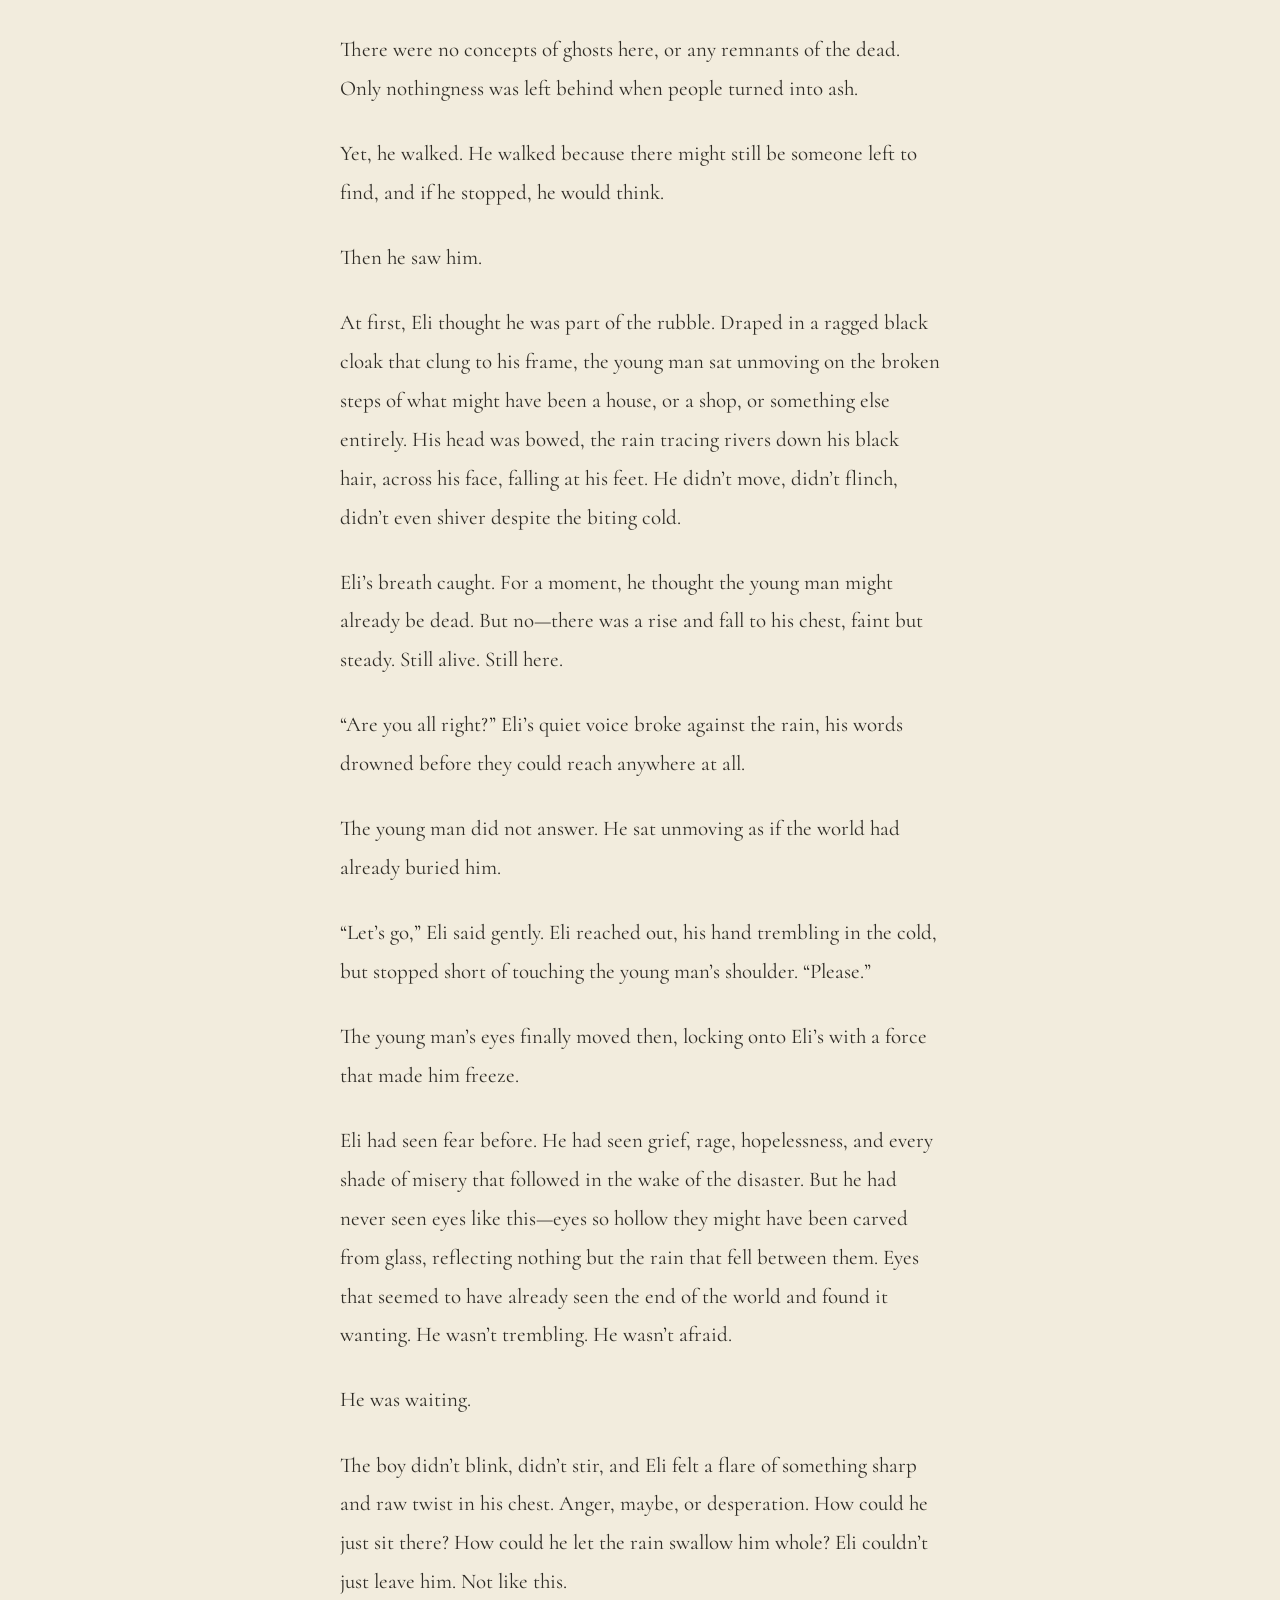
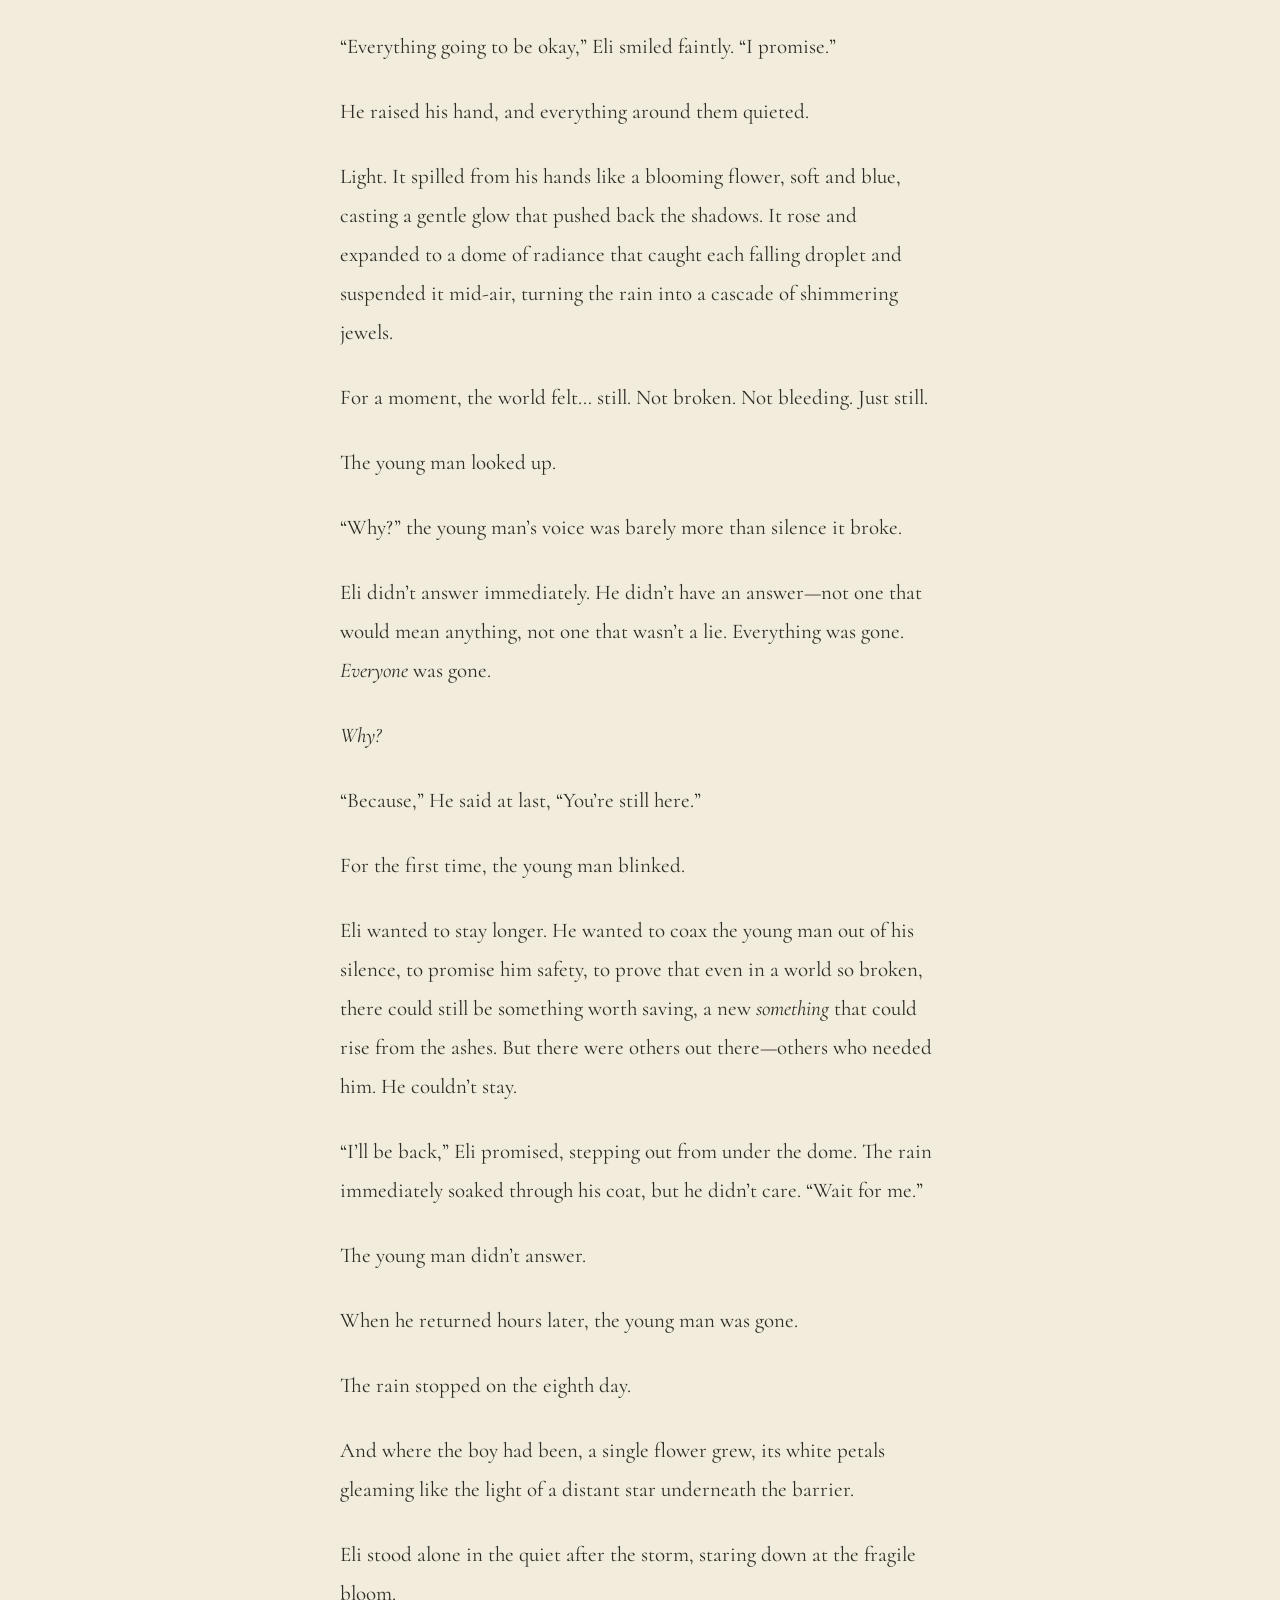
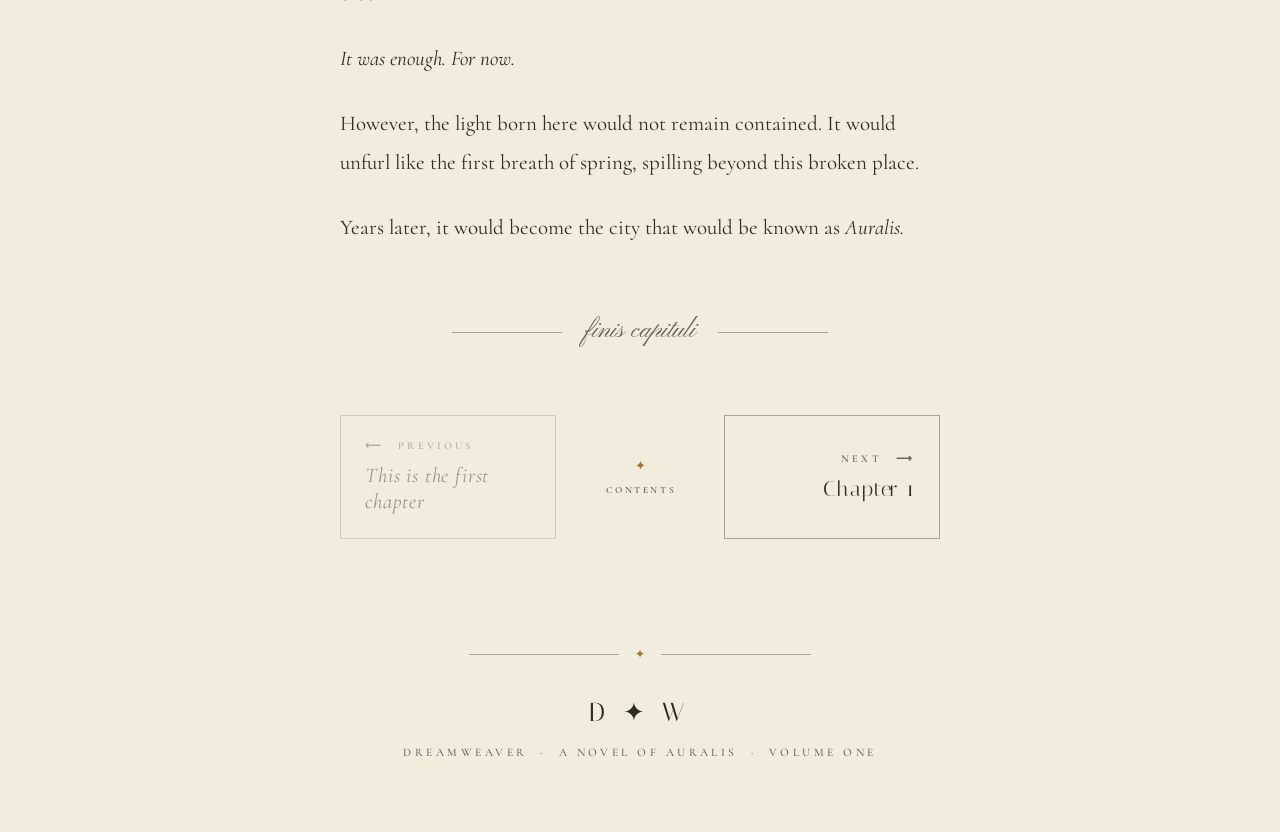
==== commit ed5442d0: "Rewrite synopsis and decorative copy to match the actual novel Replace the placeholder Somnium/Loom " ====
--- a/read.html
+++ b/read.html
@@ -57,10 +57,10 @@
 <footer class="footer">
   <div class="orn-rule" aria-hidden="true"><span></span><b>✦</b><span></span></div>
   <p class="footer-mark">D&#8201;✦&#8201;W</p>
-  <p class="footer-line">DREAMWEAVER, A NOVEL &nbsp;·&nbsp; TAKEN FROM THE SOMNIUM RECORDS &nbsp;·&nbsp; MMXXVI</p>
+  <p class="footer-line">DREAMWEAVER &nbsp;·&nbsp; A NOVEL OF AURALIS &nbsp;·&nbsp; VOLUME ONE</p>
 </footer>
 
-<script src="js/chapters.js"></script>
+<script src="js/chapter-format.js"></script>
 <script src="js/reader.js"></script>
 </body>
 </html>
--- a/css/style.css
+++ b/css/style.css
@@ -25,6 +25,9 @@
 }
 
 * { margin: 0; padding: 0; box-sizing: border-box; }
+
+/* `hidden` attribute must win over component display rules (.stage etc.) */
+[hidden] { display: none !important; }
 
 html { scroll-behavior: smooth; }
 
@@ -736,53 +739,7 @@
 
 /* ── novel ────────────────────────────────────────────────── */
 
-.novel-grid {
-  display: grid;
-  grid-template-columns: minmax(300px, 5fr) minmax(300px, 6fr);
-  gap: clamp(36px, 5vw, 72px);
-  align-items: start;
-}
-@media (max-width: 820px) {
-  .novel-grid { grid-template-columns: 1fr; }
-}
-
-.manuscript {
-  background: var(--parchment-deep);
-  border: 1px solid var(--ink);
-  padding: 10px;
-  box-shadow: 0 26px 50px -34px rgba(46, 43, 37, 0.5);
-  transform: rotate(-0.6deg);
-}
-.manuscript-inner {
-  border: 1px solid var(--line);
-  padding: clamp(28px, 4vw, 44px);
-}
-.manuscript-head {
-  text-align: center;
-  font-weight: 600; font-size: 12px; letter-spacing: 0.34em;
-  color: var(--indigo);
-  margin-bottom: 24px;
-  padding-bottom: 18px;
-  border-bottom: 1px solid var(--line-faint);
-}
-.manuscript-body {
-  font-size: 19.5px; line-height: 1.72;
-  text-align: justify;
-  hyphens: auto;
-}
-.dropcap {
-  font-family: var(--display);
-  float: left;
-  font-size: 74px; line-height: 0.78;
-  padding: 8px 12px 0 0;
-  color: var(--indigo);
-}
-.manuscript-folio {
-  margin-top: 26px;
-  text-align: center;
-  font-style: italic; font-size: 16px;
-  color: var(--ink-soft);
-}
+.novel-grid { max-width: 720px; margin: 0 auto; }
 
 .novel-subhead {
   font-family: var(--display);
@@ -1069,3 +1026,31 @@
   .ch-nav-next { order: 1; text-align: left; }
   .ch-nav-prev { order: 2; }
 }
+
+/* ── chapter illustrations ────────────────────────────────── */
+
+.chapter-figure {
+  margin: clamp(36px, 5vh, 56px) auto;
+  text-align: center;
+}
+.chapter-figure img {
+  display: block;
+  max-width: 100%;
+  max-height: 76vh;
+  margin: 0 auto;
+  border: 1px solid var(--line);
+  outline: 1px solid var(--line-faint);
+  outline-offset: 7px;
+  padding: 8px;
+  background: var(--parchment-deep);
+}
+.chapter-figure figcaption {
+  margin-top: 20px;
+  font-weight: 600; font-size: 11px; letter-spacing: 0.28em;
+  text-transform: uppercase;
+  color: var(--ink-soft);
+}
+.chapter-figure figcaption::before {
+  content: "✦"; color: var(--gold);
+  margin-right: 12px; font-size: 9px;
+}
